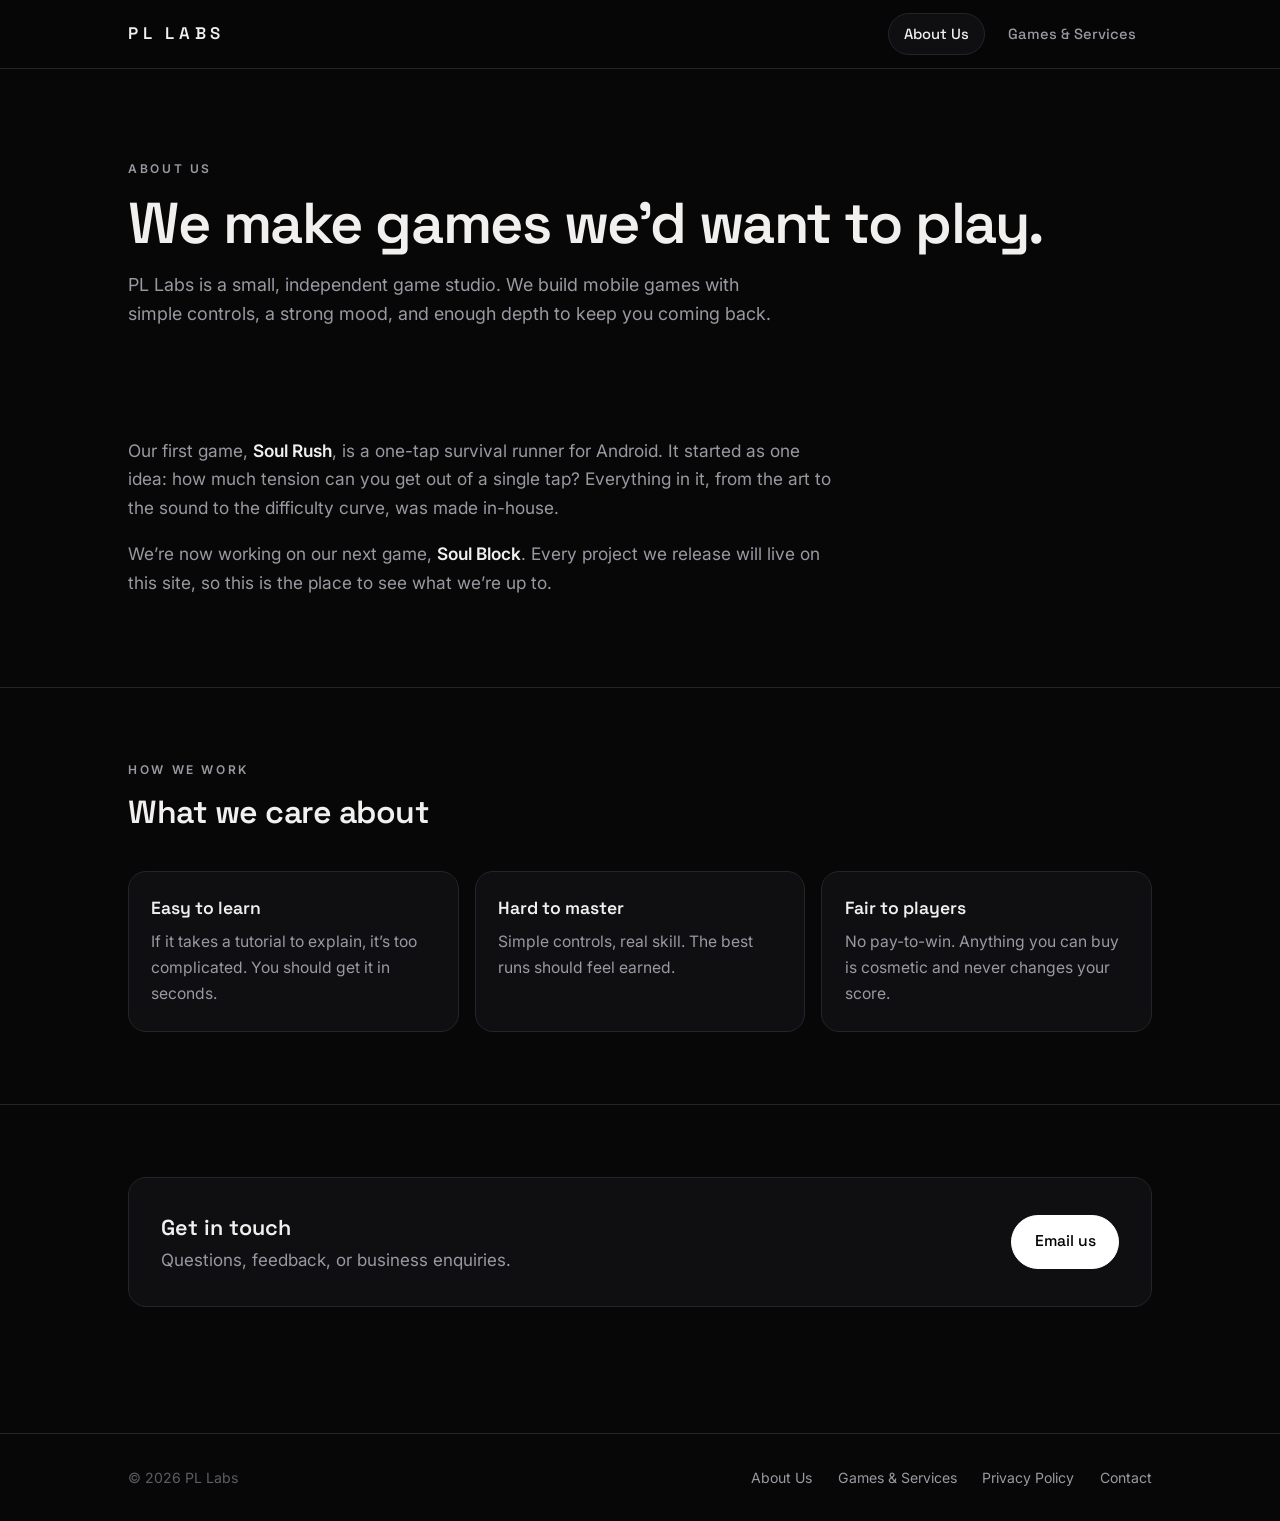
==== about/index.html @ 832e6d1d "Turn the site into the PL Labs studio hub Home, About Us and Games & Services pages; Soul Rush moves" ====
<!doctype html>
<html lang="en">
<head>
  <meta charset="UTF-8" />
  <meta name="viewport" content="width=device-width, initial-scale=1.0" />
  <title>About Us &middot; PL Labs</title>
  <meta name="description" content="Who PL Labs is and how we make games." />
  <meta name="theme-color" content="#070708" />
  <link rel="icon" type="image/svg+xml" href="../assets/favicon.svg" />

  <link rel="preconnect" href="https://fonts.googleapis.com" />
  <link rel="preconnect" href="https://fonts.gstatic.com" crossorigin />
  <link href="https://fonts.googleapis.com/css2?family=Inter:wght@400;500;600&family=Space+Grotesk:wght@500;600&display=swap" rel="stylesheet" />

  <link rel="stylesheet" href="../assets/studio.css" />
</head>
<body>

  <header class="studio-head">
    <div class="container studio-head-row">
      <a class="brand" href="../">PL Labs</a>
      <nav class="studio-nav" aria-label="Main">
        <a href="./" aria-current="page">About Us</a>
        <a href="../games/">Games &amp; Services</a>
      </nav>
    </div>
  </header>

  <main>
    <section class="container page-head">
      <p class="eyebrow rise">About Us</p>
      <h1 class="page-title rise-2">We make games we&rsquo;d want to play.</h1>
      <p class="page-lead rise-3">
        PL Labs is a small, independent game studio. We build mobile games
        with simple controls, a strong mood, and enough depth to keep you
        coming back.
      </p>
    </section>

    <section class="section">
      <div class="container">
        <div class="prose">
          <p>
            Our first game, <strong>Soul Rush</strong>, is a one-tap survival
            runner for Android. It started as one idea: how much tension can
            you get out of a single tap? Everything in it, from the art to the
            sound to the difficulty curve, was made in-house.
          </p>
          <p>
            We&rsquo;re now working on our next game, <strong>Soul Block</strong>.
            Every project we release will live on this site, so this is the
            place to see what we&rsquo;re up to.
          </p>
        </div>
      </div>
    </section>

    <section class="section">
      <div class="container">
        <div class="section-head">
          <div>
            <p class="eyebrow">How we work</p>
            <h2 class="section-title">What we care about</h2>
          </div>
        </div>
        <div class="values">
          <div class="value">
            <h3>Easy to learn</h3>
            <p>If it takes a tutorial to explain, it&rsquo;s too complicated. You should get it in seconds.</p>
          </div>
          <div class="value">
            <h3>Hard to master</h3>
            <p>Simple controls, real skill. The best runs should feel earned.</p>
          </div>
          <div class="value">
            <h3>Fair to players</h3>
            <p>No pay-to-win. Anything you can buy is cosmetic and never changes your score.</p>
          </div>
        </div>
      </div>
    </section>

    <section class="section">
      <div class="container">
        <div class="contact-box">
          <div>
            <h2>Get in touch</h2>
            <p>Questions, feedback, or business enquiries.</p>
          </div>
          <a class="btn primary" href="mailto:omarwaelelhajj@gmail.com">Email us</a>
        </div>
      </div>
    </section>
  </main>

  <footer class="studio-foot">
    <div class="container studio-foot-row">
      <span>&copy; 2026 PL Labs</span>
      <nav aria-label="Footer">
        <a href="./">About Us</a>
        <a href="../games/">Games &amp; Services</a>
        <a href="../privacy.html">Privacy Policy</a>
        <a href="mailto:omarwaelelhajj@gmail.com">Contact</a>
      </nav>
    </div>
  </footer>

</body>
</html>
---- assets/studio.css ----
/* ════════════════════════════════════════════════════════════
   PL LABS — studio pages (/, /about/, /games/)
   Deliberately neutral: black ground, white logo, one modern
   sans. Each game page under /games/<slug>/ brings its OWN
   look (Soul Rush is gothic); the studio chrome stays plain so
   no single game's style takes over the whole site.
   ════════════════════════════════════════════════════════════ */

:root {
  --bg: #070708;
  --surface: #0f0f12;
  --surface-2: #16161a;
  --line: #24242a;
  --text: #f1f0ee;
  --muted: #9a99a1;
  --faint: #5d5c63;
  --accent: #ffffff;

  --font-display: "Space Grotesk", "Segoe UI", system-ui, sans-serif;
  --font-body: "Inter", "Segoe UI", system-ui, sans-serif;

  --container: 1120px;
  --radius: 18px;
}

* { margin: 0; padding: 0; box-sizing: border-box; }

html { scroll-behavior: smooth; }

body {
  background: var(--bg);
  color: var(--text);
  font-family: var(--font-body);
  font-size: 1.0625rem;
  line-height: 1.65;
  -webkit-font-smoothing: antialiased;
  overflow-x: hidden;
  min-height: 100vh;
  display: flex;
  flex-direction: column;
}
main { flex: 1; }

::selection { background: #fff; color: #000; }

img { display: block; max-width: 100%; height: auto; }

a { color: inherit; }

:focus-visible { outline: 2px solid #fff; outline-offset: 3px; border-radius: 4px; }

.container {
  max-width: var(--container);
  margin-inline: auto;
  padding-inline: clamp(18px, 5vw, 48px);
}

.eyebrow {
  font-size: 0.75rem;
  font-weight: 600;
  letter-spacing: 0.22em;
  text-transform: uppercase;
  color: var(--muted);
}

/* ── header / navigation ──────────────────────────────────── */

.studio-head {
  position: sticky;
  top: 0;
  z-index: 10;
  background: rgba(7, 7, 8, 0.82);
  backdrop-filter: blur(12px);
  -webkit-backdrop-filter: blur(12px);
  border-bottom: 1px solid var(--line);
}

.studio-head-row {
  display: flex;
  align-items: center;
  justify-content: space-between;
  gap: 1rem;
  height: 68px;
}

/* text wordmark — the full logo lockup (P over PL LABS) is too tall to
   read at header height, so it lives in the home hero instead */
.brand {
  font-family: var(--font-display);
  font-weight: 600;
  font-size: 1.05rem;
  letter-spacing: 0.28em;
  text-transform: uppercase;
  text-decoration: none;
  white-space: nowrap;
}

.studio-nav { display: flex; gap: 0.4rem; }

.studio-nav a {
  font-family: var(--font-display);
  font-size: 0.92rem;
  font-weight: 500;
  text-decoration: none;
  color: var(--muted);
  padding: 0.5rem 0.95rem;
  border-radius: 999px;
  border: 1px solid transparent;
  white-space: nowrap;
  transition: color 0.2s ease, border-color 0.2s ease, background-color 0.2s ease;
}
.studio-nav a:hover { color: var(--text); background: var(--surface-2); }
.studio-nav a[aria-current="page"] { color: var(--text); border-color: var(--line); background: var(--surface); }

/* ── buttons ──────────────────────────────────────────────── */

.btn-row { display: flex; flex-wrap: wrap; gap: 0.75rem; }

.btn {
  display: inline-flex;
  align-items: center;
  gap: 0.5rem;
  font-family: var(--font-display);
  font-weight: 500;
  font-size: 0.98rem;
  text-decoration: none;
  padding: 0.8rem 1.4rem;
  border-radius: 999px;
  border: 1px solid var(--line);
  color: var(--text);
  transition: background-color 0.2s ease, color 0.2s ease, border-color 0.2s ease;
}
.btn:hover { border-color: var(--faint); background: var(--surface-2); }
.btn.primary { background: var(--accent); color: #000; border-color: var(--accent); }
.btn.primary:hover { background: #d9d8d5; border-color: #d9d8d5; }

/* ── hero (home) ──────────────────────────────────────────── */

.hero {
  position: relative;
  padding-block: clamp(4.5rem, 14vh, 9rem) clamp(4rem, 10vh, 7rem);
  text-align: center;
  overflow: hidden;
}
.hero::before {
  content: "";
  position: absolute;
  inset: -20% 0 auto;
  height: 120%;
  background: radial-gradient(ellipse 55% 45% at 50% 30%, rgba(255, 255, 255, 0.07), transparent 70%);
  pointer-events: none;
}

.hero-logo {
  position: relative;
  width: min(220px, 48vw);
  margin: 0 auto;
}

.hero-title {
  position: relative;
  font-family: var(--font-display);
  font-weight: 600;
  font-size: clamp(2rem, 5.2vw, 3.4rem);
  line-height: 1.12;
  letter-spacing: -0.02em;
  margin-top: clamp(2rem, 5vh, 3rem);
}

.hero-sub {
  position: relative;
  max-width: 54ch;
  margin: 1.1rem auto 0;
  color: var(--muted);
  font-size: clamp(1.02rem, 1.6vw, 1.15rem);
}

.hero .btn-row { position: relative; justify-content: center; margin-top: 2.2rem; }

/* ── page heads (about / games) ───────────────────────────── */

.page-head { padding-block: clamp(3.5rem, 10vh, 6rem) clamp(1.5rem, 4vh, 2.5rem); }

.page-title {
  font-family: var(--font-display);
  font-weight: 600;
  font-size: clamp(2.2rem, 5.5vw, 3.6rem);
  line-height: 1.08;
  letter-spacing: -0.025em;
  margin-top: 0.8rem;
}

.page-lead { max-width: 60ch; margin-top: 1rem; color: var(--muted); font-size: 1.12rem; }

/* ── sections ─────────────────────────────────────────────── */

.section { padding-block: clamp(3rem, 8vh, 5.5rem); }
.section + .section { border-top: 1px solid var(--line); }

.section-head {
  display: flex;
  flex-wrap: wrap;
  align-items: end;
  justify-content: space-between;
  gap: 1rem;
  margin-bottom: 2rem;
}

.section-title {
  font-family: var(--font-display);
  font-weight: 600;
  font-size: clamp(1.5rem, 3vw, 2rem);
  letter-spacing: -0.015em;
  margin-top: 0.4rem;
}

.text-link {
  font-family: var(--font-display);
  font-size: 0.95rem;
  color: var(--muted);
  text-decoration: none;
}
.text-link:hover { color: var(--text); }

/* ── project cards ────────────────────────────────────────── */

.card-grid {
  display: grid;
  grid-template-columns: repeat(auto-fill, minmax(min(100%, 320px), 1fr));
  gap: clamp(1rem, 2.5vw, 1.5rem);
}

.card {
  position: relative;
  display: flex;
  flex-direction: column;
  background: var(--surface);
  border: 1px solid var(--line);
  border-radius: var(--radius);
  overflow: hidden;
  text-decoration: none;
  color: inherit;
  transition: border-color 0.25s ease, transform 0.25s ease;
}
a.card:hover { border-color: var(--faint); transform: translateY(-3px); }

.card-art {
  position: relative;
  aspect-ratio: 16 / 10;
  max-width: 100%;
  overflow: hidden;
  background: var(--surface-2);
}
.card-art img { width: 100%; height: 100%; object-fit: cover; object-position: center 30%; }

/* a card with no art yet — a quiet placeholder, not a broken image */
.card-art.placeholder {
  display: grid;
  place-items: center;
  background:
    radial-gradient(ellipse 60% 60% at 50% 45%, rgba(255, 255, 255, 0.06), transparent 70%),
    repeating-linear-gradient(45deg, transparent 0 14px, rgba(255, 255, 255, 0.018) 14px 15px),
    var(--surface-2);
}
.card-art.placeholder span {
  font-family: var(--font-display);
  font-weight: 600;
  font-size: clamp(1.6rem, 3vw, 2.1rem);
  letter-spacing: -0.02em;
  color: var(--faint);
}

.card-body { display: flex; flex-direction: column; gap: 0.5rem; padding: 1.25rem 1.35rem 1.4rem; flex: 1; }

.card-meta { display: flex; flex-wrap: wrap; align-items: center; gap: 0.5rem; }

.tag {
  font-size: 0.72rem;
  font-weight: 600;
  letter-spacing: 0.08em;
  text-transform: uppercase;
  padding: 0.22rem 0.6rem;
  border-radius: 999px;
  border: 1px solid var(--line);
  color: var(--muted);
}
.tag.live { color: #0b0b0b; background: #fff; border-color: #fff; }

.card-title {
  font-family: var(--font-display);
  font-weight: 600;
  font-size: 1.35rem;
  letter-spacing: -0.01em;
}

.card-desc { color: var(--muted); font-size: 0.98rem; }

.card-cta {
  margin-top: auto;
  padding-top: 0.6rem;
  font-family: var(--font-display);
  font-size: 0.92rem;
  color: var(--text);
}
.card:not(a) .card-cta { color: var(--faint); }

/* ── about ────────────────────────────────────────────────── */

.prose { max-width: 64ch; }
.prose p { color: var(--muted); margin-block: 0 1.1rem; font-size: 1.08rem; }
.prose p strong { color: var(--text); font-weight: 600; }

.values {
  display: grid;
  grid-template-columns: repeat(auto-fit, minmax(min(100%, 240px), 1fr));
  gap: 1rem;
}
.value {
  padding: 1.4rem 1.4rem 1.5rem;
  background: var(--surface);
  border: 1px solid var(--line);
  border-radius: var(--radius);
}
.value h3 { font-family: var(--font-display); font-weight: 600; font-size: 1.1rem; margin-bottom: 0.4rem; }
.value p { color: var(--muted); font-size: 0.98rem; }

.contact-box {
  display: flex;
  flex-wrap: wrap;
  align-items: center;
  justify-content: space-between;
  gap: 1.2rem;
  padding: clamp(1.4rem, 3vw, 2rem);
  background: var(--surface);
  border: 1px solid var(--line);
  border-radius: var(--radius);
}
.contact-box h2 { font-family: var(--font-display); font-weight: 600; font-size: 1.35rem; }
.contact-box p { color: var(--muted); }

/* ── footer ───────────────────────────────────────────────── */

.studio-foot { border-top: 1px solid var(--line); margin-top: clamp(2rem, 6vh, 4rem); }

.studio-foot-row {
  display: flex;
  flex-wrap: wrap;
  align-items: center;
  justify-content: space-between;
  gap: 0.8rem 2rem;
  padding-block: 2rem;
  font-size: 0.88rem;
  color: var(--faint);
}
.studio-foot nav { display: flex; flex-wrap: wrap; gap: 0.6rem 1.6rem; }
.studio-foot a { color: var(--muted); text-decoration: none; }
.studio-foot a:hover { color: var(--text); }

/* ── reveal on load ───────────────────────────────────────── */

.rise { animation: rise 0.9s ease-out both; }
.rise-2 { animation: rise 0.9s ease-out 0.15s both; }
.rise-3 { animation: rise 0.9s ease-out 0.3s both; }
@keyframes rise { from { opacity: 0; transform: translateY(12px); } to { opacity: 1; transform: none; } }

/* ── small screens ────────────────────────────────────────── */

@media (max-width: 520px) {
  .studio-head-row { height: 60px; }
  .brand { font-size: 0.9rem; letter-spacing: 0.2em; }
  .studio-nav { gap: 0.1rem; }
  .studio-nav a { font-size: 0.84rem; padding: 0.45rem 0.65rem; }
}

@media (prefers-reduced-motion: reduce) {
  html { scroll-behavior: auto; }
  .rise, .rise-2, .rise-3 { animation: none; }
  a.card:hover { transform: none; }
}
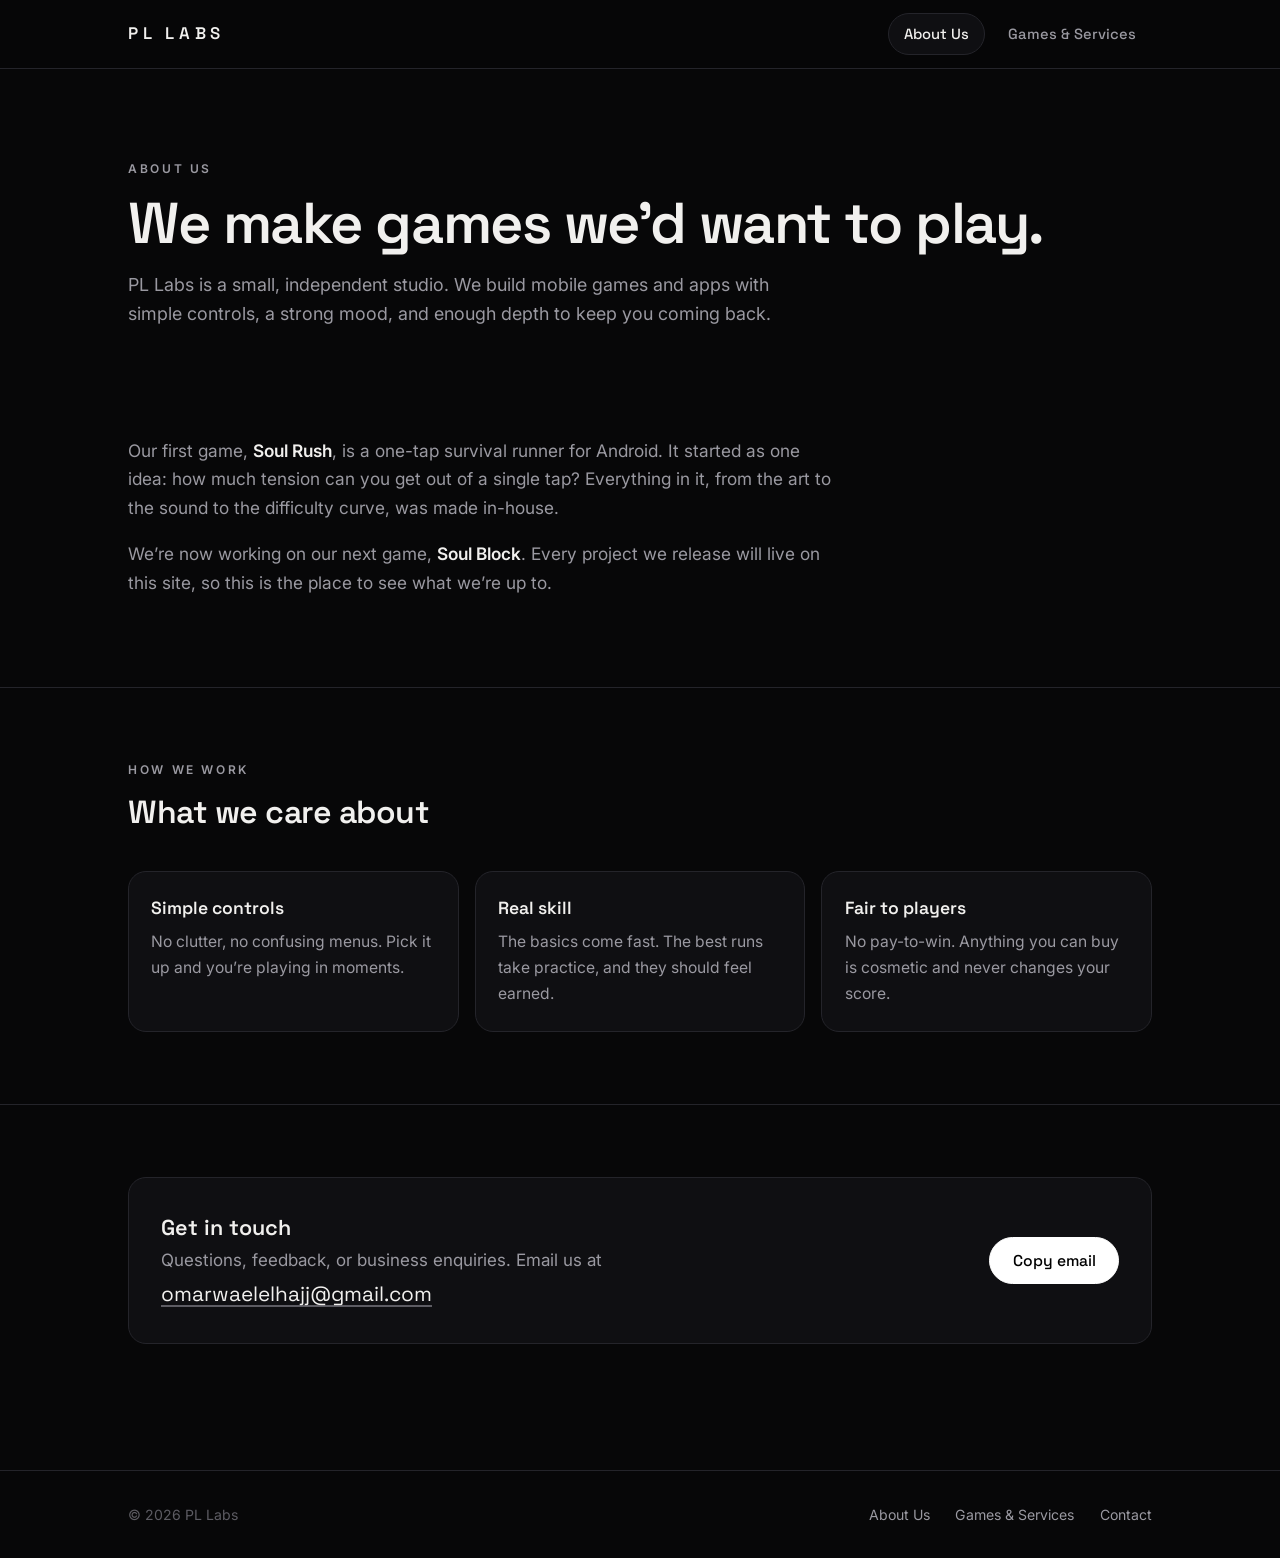
==== commit 1a3686dc: "Fix studio contact, drop Soul Rush privacy link from studio pages Contact now shows the address with" ====
--- a/about/index.html
+++ b/about/index.html
@@ -31,9 +31,9 @@
       <p class="eyebrow rise">About Us</p>
       <h1 class="page-title rise-2">We make games we&rsquo;d want to play.</h1>
       <p class="page-lead rise-3">
-        PL Labs is a small, independent game studio. We build mobile games
-        with simple controls, a strong mood, and enough depth to keep you
-        coming back.
+        PL Labs is a small, independent studio. We build mobile games and
+        apps with simple controls, a strong mood, and enough depth to keep
+        you coming back.
       </p>
     </section>
 
@@ -65,12 +65,12 @@
         </div>
         <div class="values">
           <div class="value">
-            <h3>Easy to learn</h3>
-            <p>If it takes a tutorial to explain, it&rsquo;s too complicated. You should get it in seconds.</p>
+            <h3>Simple controls</h3>
+            <p>No clutter, no confusing menus. Pick it up and you&rsquo;re playing in moments.</p>
           </div>
           <div class="value">
-            <h3>Hard to master</h3>
-            <p>Simple controls, real skill. The best runs should feel earned.</p>
+            <h3>Real skill</h3>
+            <p>The basics come fast. The best runs take practice, and they should feel earned.</p>
           </div>
           <div class="value">
             <h3>Fair to players</h3>
@@ -82,12 +82,15 @@
 
     <section class="section">
       <div class="container">
-        <div class="contact-box">
+        <!-- Contact shows the address itself: a bare mailto: button does
+             nothing on computers with no mail app set up. -->
+        <div class="contact-box" id="contact">
           <div>
             <h2>Get in touch</h2>
-            <p>Questions, feedback, or business enquiries.</p>
+            <p>Questions, feedback, or business enquiries. Email us at</p>
+            <a class="contact-email" href="mailto:omarwaelelhajj@gmail.com">omarwaelelhajj@gmail.com</a>
           </div>
-          <a class="btn primary" href="mailto:omarwaelelhajj@gmail.com">Email us</a>
+          <button class="btn primary" type="button" data-copy="omarwaelelhajj@gmail.com">Copy email</button>
         </div>
       </div>
     </section>
@@ -99,11 +102,35 @@
       <nav aria-label="Footer">
         <a href="./">About Us</a>
         <a href="../games/">Games &amp; Services</a>
-        <a href="../privacy.html">Privacy Policy</a>
-        <a href="mailto:omarwaelelhajj@gmail.com">Contact</a>
+        <a href="#contact">Contact</a>
       </nav>
     </div>
   </footer>
 
+  <script>
+    // "Copy email" — clipboard API where allowed, textarea fallback on
+    // plain-http previews where navigator.clipboard is unavailable.
+    document.querySelectorAll("[data-copy]").forEach((btn) => {
+      const label = btn.textContent;
+      btn.addEventListener("click", async () => {
+        const text = btn.dataset.copy;
+        try {
+          await navigator.clipboard.writeText(text);
+        } catch {
+          const ta = document.createElement("textarea");
+          ta.value = text;
+          ta.style.position = "fixed";
+          ta.style.opacity = "0";
+          document.body.appendChild(ta);
+          ta.select();
+          document.execCommand("copy");
+          ta.remove();
+        }
+        btn.textContent = "Copied!";
+        setTimeout(() => (btn.textContent = label), 1800);
+      });
+    });
+  </script>
+
 </body>
 </html>
--- a/assets/studio.css
+++ b/assets/studio.css
@@ -337,6 +337,22 @@
 }
 .contact-box h2 { font-family: var(--font-display); font-weight: 600; font-size: 1.35rem; }
 .contact-box p { color: var(--muted); }
+.contact-box { scroll-margin-top: 90px; }
+.contact-email {
+  display: inline-block;
+  margin-top: 0.2rem;
+  font-family: var(--font-display);
+  font-size: clamp(1.05rem, 2.4vw, 1.3rem);
+  color: var(--text);
+  text-decoration: underline;
+  text-decoration-color: var(--faint);
+  text-underline-offset: 4px;
+  user-select: all;
+  overflow-wrap: anywhere;
+}
+.contact-email:hover { text-decoration-color: var(--text); }
+button.btn { cursor: pointer; background: none; }
+button.btn.primary { background: var(--accent); }
 
 /* ── footer ───────────────────────────────────────────────── */
 
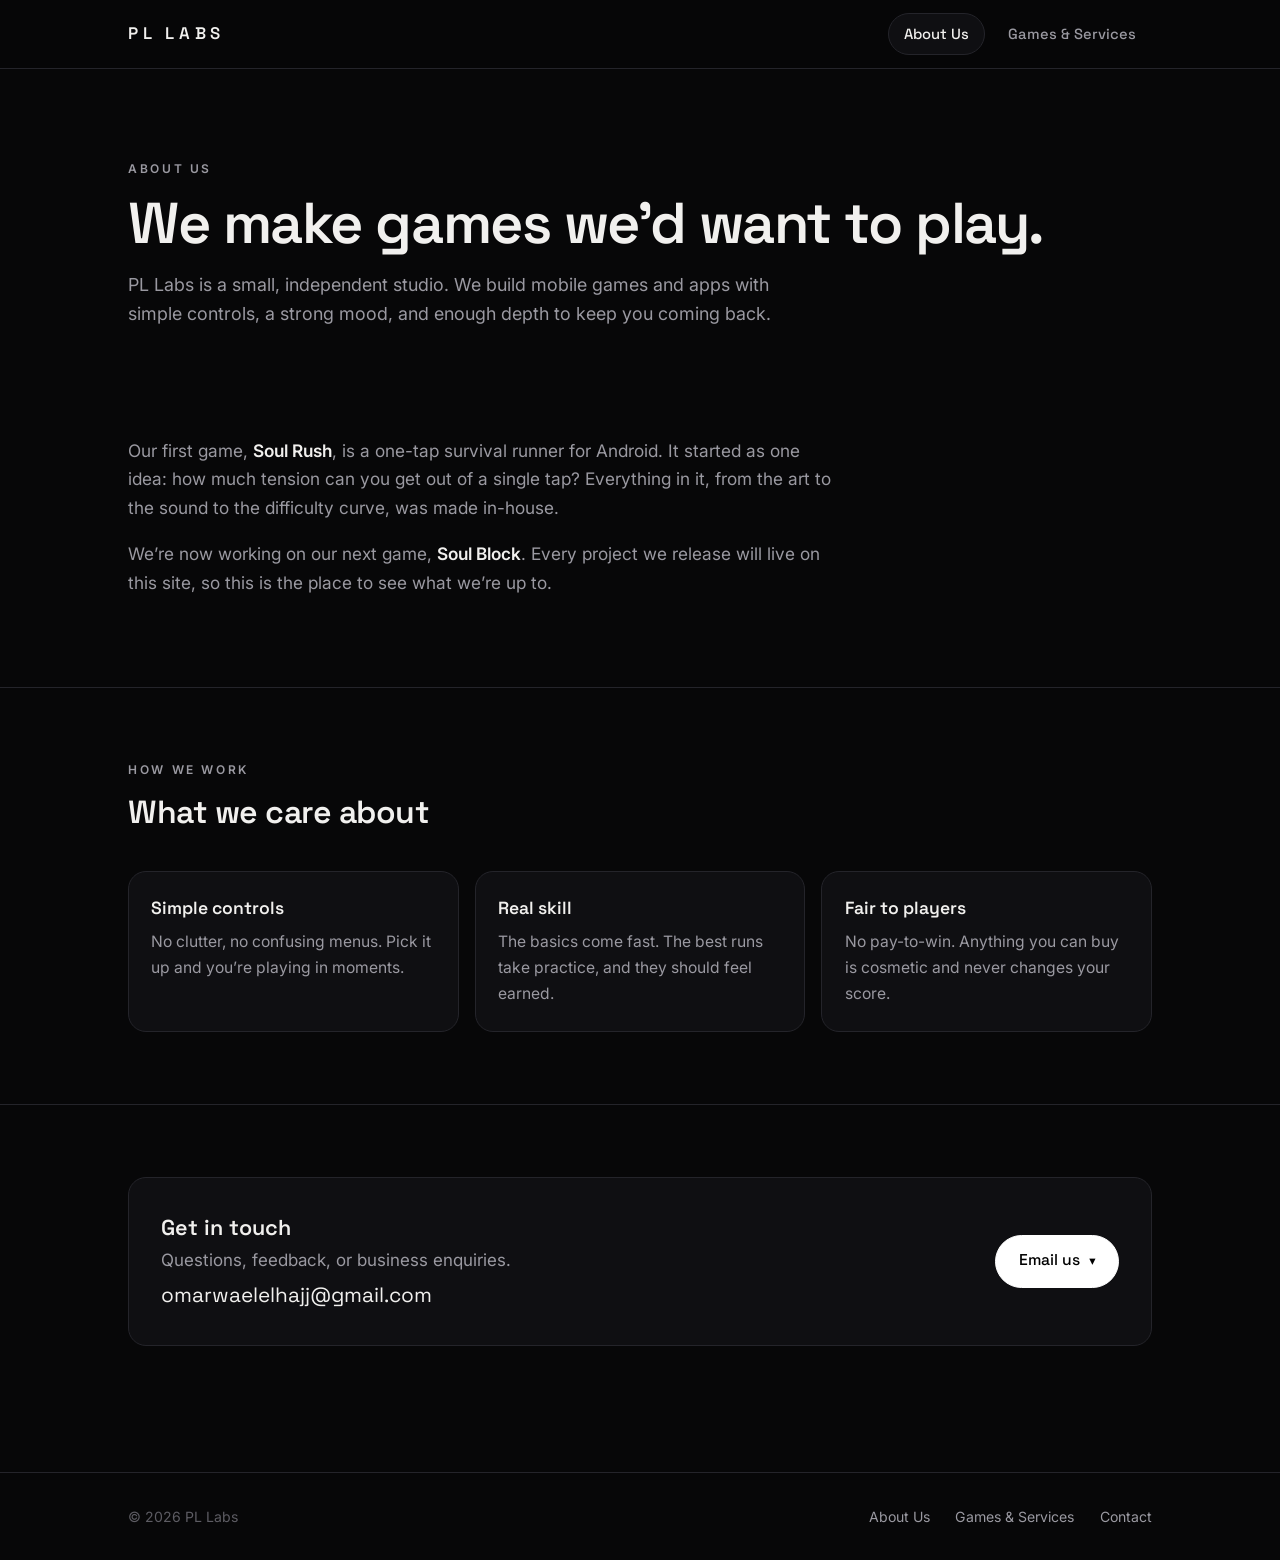
==== commit 6981121a: "Email us opens a mail-service menu instead of copying the address Gmail, Outlook and Yahoo compose l" ====
--- a/about/index.html
+++ b/about/index.html
@@ -82,15 +82,23 @@
 
     <section class="section">
       <div class="container">
-        <!-- Contact shows the address itself: a bare mailto: button does
-             nothing on computers with no mail app set up. -->
+        <!-- "Email us" offers webmail compose links as well as mailto:, because
+             a bare mailto: does nothing on a computer with no mail app set up. -->
         <div class="contact-box" id="contact">
           <div>
             <h2>Get in touch</h2>
-            <p>Questions, feedback, or business enquiries. Email us at</p>
-            <a class="contact-email" href="mailto:omarwaelelhajj@gmail.com">omarwaelelhajj@gmail.com</a>
+            <p>Questions, feedback, or business enquiries.</p>
+            <p class="contact-email">omarwaelelhajj@gmail.com</p>
           </div>
-          <button class="btn primary" type="button" data-copy="omarwaelelhajj@gmail.com">Copy email</button>
+          <details class="mail-menu">
+            <summary class="btn primary">Email us</summary>
+            <div class="mail-menu-list">
+              <a href="https://mail.google.com/mail/?view=cm&amp;fs=1&amp;to=omarwaelelhajj@gmail.com" target="_blank" rel="noopener">Gmail</a>
+              <a href="https://outlook.live.com/mail/0/deeplink/compose?to=omarwaelelhajj@gmail.com" target="_blank" rel="noopener">Outlook</a>
+              <a href="https://compose.mail.yahoo.com/?to=omarwaelelhajj@gmail.com" target="_blank" rel="noopener">Yahoo Mail</a>
+              <a href="mailto:omarwaelelhajj@gmail.com">Default mail app</a>
+            </div>
+          </details>
         </div>
       </div>
     </section>
@@ -108,28 +116,16 @@
   </footer>
 
   <script>
-    // "Copy email" — clipboard API where allowed, textarea fallback on
-    // plain-http previews where navigator.clipboard is unavailable.
-    document.querySelectorAll("[data-copy]").forEach((btn) => {
-      const label = btn.textContent;
-      btn.addEventListener("click", async () => {
-        const text = btn.dataset.copy;
-        try {
-          await navigator.clipboard.writeText(text);
-        } catch {
-          const ta = document.createElement("textarea");
-          ta.value = text;
-          ta.style.position = "fixed";
-          ta.style.opacity = "0";
-          document.body.appendChild(ta);
-          ta.select();
-          document.execCommand("copy");
-          ta.remove();
-        }
-        btn.textContent = "Copied!";
-        setTimeout(() => (btn.textContent = label), 1800);
-      });
+    // The mail menu is a plain <details>, so it opens without JS; this only
+    // closes it on an outside click, on Escape, or once a service is picked.
+    const menu = document.querySelector(".mail-menu");
+    document.addEventListener("click", (e) => {
+      if (menu.open && !menu.contains(e.target)) menu.open = false;
     });
+    document.addEventListener("keydown", (e) => {
+      if (e.key === "Escape") menu.open = false;
+    });
+    menu.querySelectorAll("a").forEach((a) => a.addEventListener("click", () => (menu.open = false)));
   </script>
 
 </body>
--- a/assets/studio.css
+++ b/assets/studio.css
@@ -338,21 +338,50 @@
 .contact-box h2 { font-family: var(--font-display); font-weight: 600; font-size: 1.35rem; }
 .contact-box p { color: var(--muted); }
 .contact-box { scroll-margin-top: 90px; }
-.contact-email {
-  display: inline-block;
-  margin-top: 0.2rem;
+.contact-box p.contact-email {
+  margin-top: 0.3rem;
   font-family: var(--font-display);
   font-size: clamp(1.05rem, 2.4vw, 1.3rem);
   color: var(--text);
-  text-decoration: underline;
-  text-decoration-color: var(--faint);
-  text-underline-offset: 4px;
-  user-select: all;
   overflow-wrap: anywhere;
 }
-.contact-email:hover { text-decoration-color: var(--text); }
-button.btn { cursor: pointer; background: none; }
-button.btn.primary { background: var(--accent); }
+
+/* "Email us" → a small menu of mail services */
+.mail-menu { position: relative; }
+.mail-menu summary { cursor: pointer; list-style: none; user-select: none; }
+.mail-menu summary::-webkit-details-marker { display: none; }
+.mail-menu summary::after { content: "\25BE"; font-size: 0.8em; margin-left: 0.1rem; }
+.mail-menu[open] summary::after { content: "\25B4"; }
+
+.mail-menu-list {
+  position: absolute;
+  right: 0;
+  bottom: calc(100% + 0.5rem);
+  z-index: 5;
+  min-width: 210px;
+  display: flex;
+  flex-direction: column;
+  padding: 0.4rem;
+  background: var(--surface-2);
+  border: 1px solid var(--faint);
+  border-radius: 14px;
+  box-shadow: 0 16px 40px rgba(0, 0, 0, 0.55);
+}
+.mail-menu-list a {
+  padding: 0.65rem 0.9rem;
+  border-radius: 9px;
+  text-decoration: none;
+  font-family: var(--font-display);
+  font-size: 0.98rem;
+  color: var(--text);
+  white-space: nowrap;
+}
+.mail-menu-list a:hover,
+.mail-menu-list a:focus-visible { background: var(--line); }
+
+@media (max-width: 520px) {
+  .mail-menu-list { right: auto; left: 0; }
+}
 
 /* ── footer ───────────────────────────────────────────────── */
 
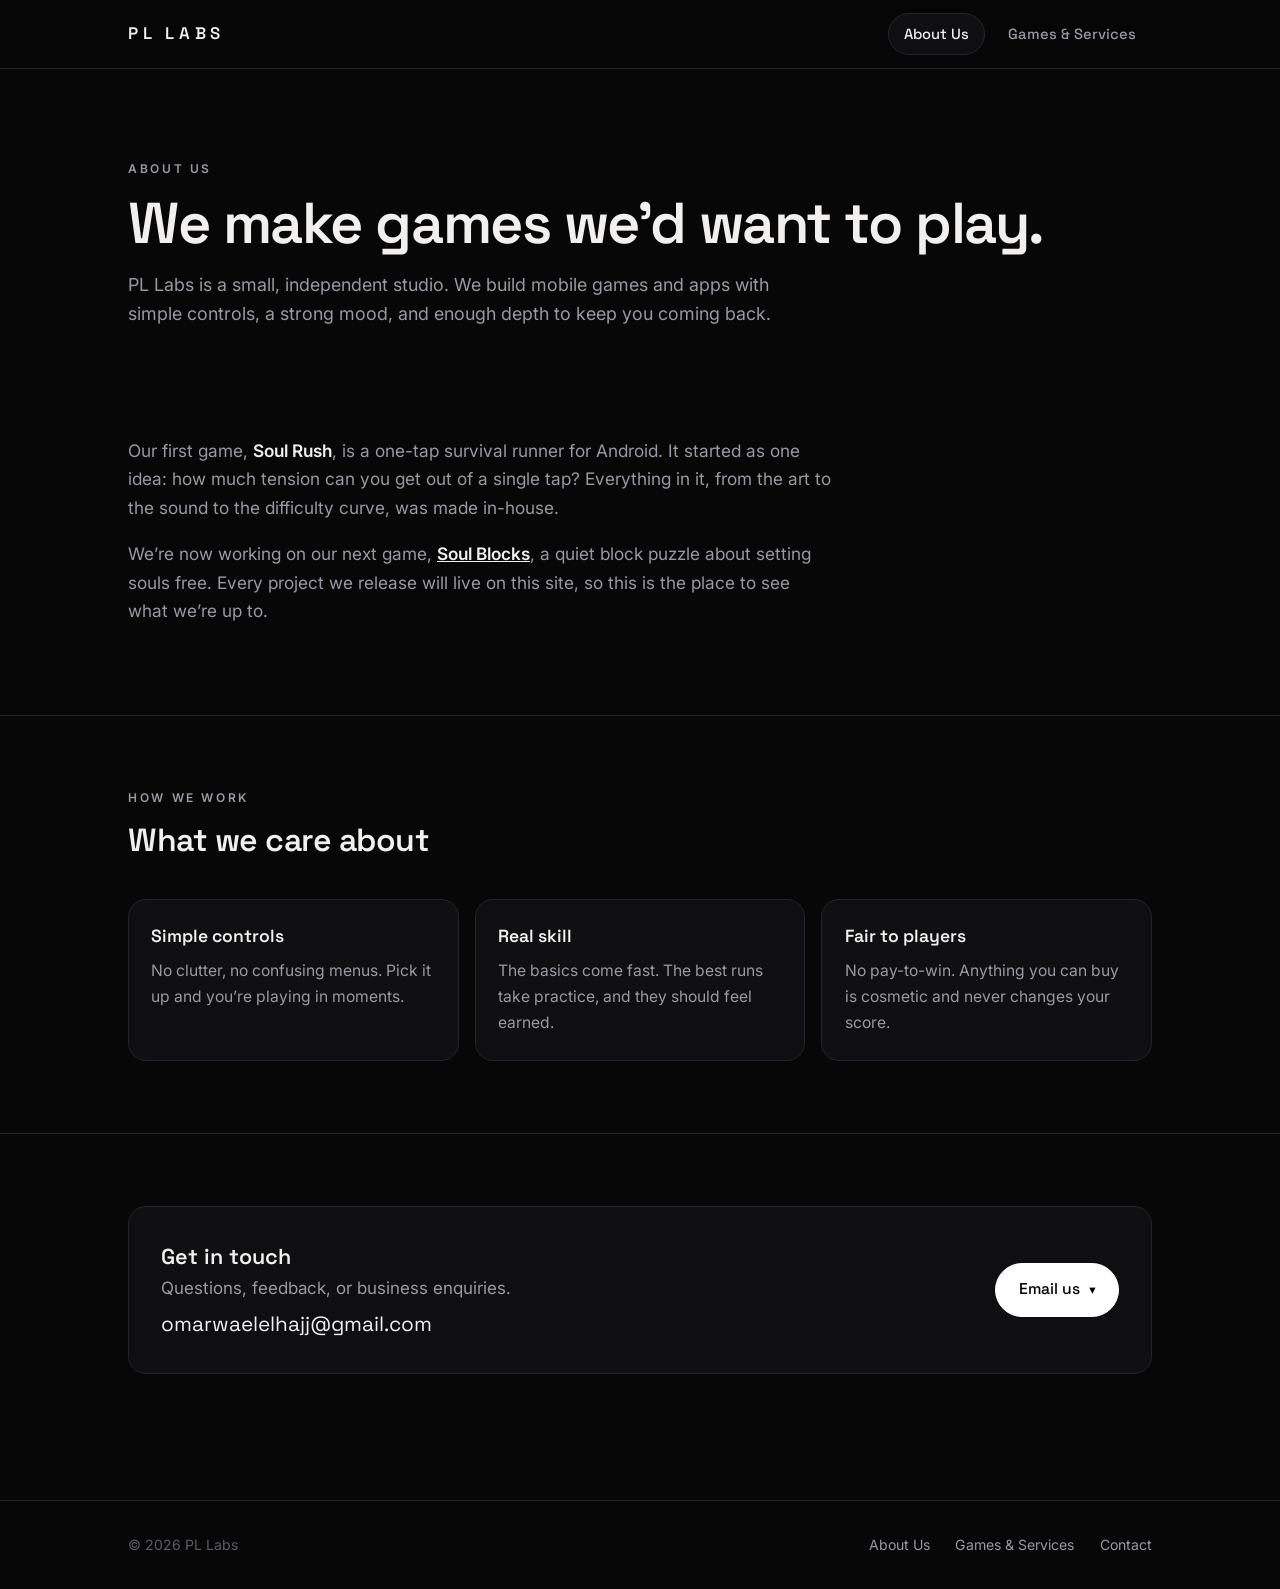
==== commit 6d570605: "Add the Soul Blocks game page and its privacy policy Game page with real screenshots, how-to-play, r" ====
--- a/about/index.html
+++ b/about/index.html
@@ -47,7 +47,8 @@
             sound to the difficulty curve, was made in-house.
           </p>
           <p>
-            We&rsquo;re now working on our next game, <strong>Soul Block</strong>.
+            We&rsquo;re now working on our next game, <strong><a href="../games/soul-blocks/">Soul Blocks</a></strong>,
+            a quiet block puzzle about setting souls free.
             Every project we release will live on this site, so this is the
             place to see what we&rsquo;re up to.
           </p>
